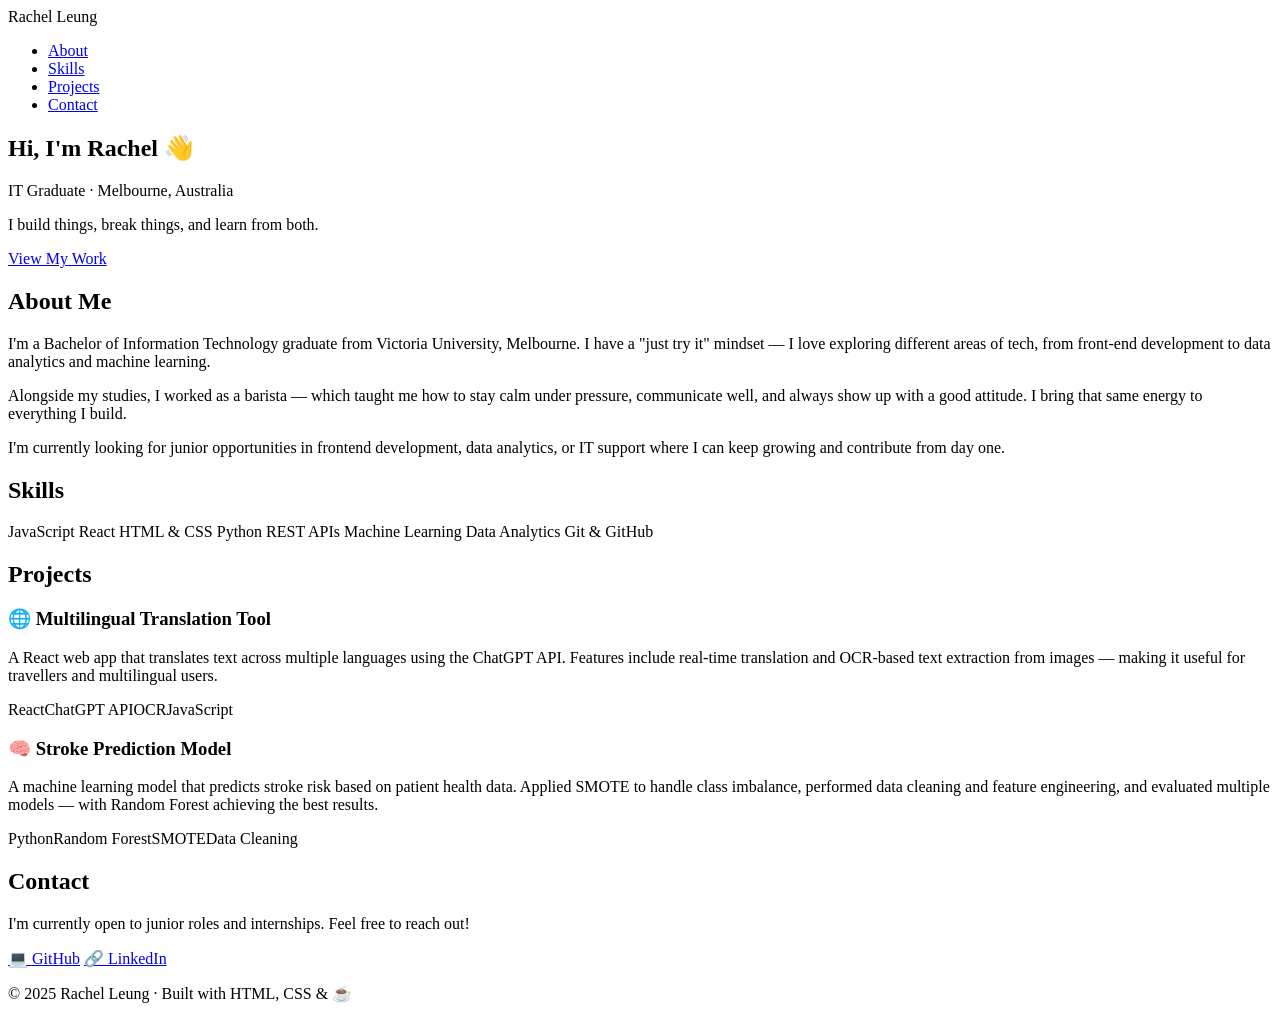
==== index.html @ cae9f4ba "Create index.html" ====
<!DOCTYPE html>
<html lang="en">
<head>
  <meta charset="UTF-8" />
  <meta name="viewport" content="width=device-width, initial-scale=1.0"/>
  <title>Rachel Leung | Portfolio</title>
  <link rel="stylesheet" href="style.css" />
</head>
<body>

  <!-- NAVIGATION -->
  <nav>
    <span class="logo">Rachel Leung</span>
    <ul>
      <li><a href="#about">About</a></li>
      <li><a href="#skills">Skills</a></li>
      <li><a href="#projects">Projects</a></li>
      <li><a href="#contact">Contact</a></li>
    </ul>
  </nav>

  <!-- HERO -->
  <section id="hero">
    <h1>Hi, I'm Rachel 👋</h1>
    <p>IT Graduate · Melbourne, Australia</p>
    <p class="tagline">I build things, break things, and learn from both.</p>
    <a href="#projects" class="btn">View My Work</a>
  </section>

  <!-- ABOUT -->
  <section id="about">
    <h2>About Me</h2>
    <p>
      I'm a Bachelor of Information Technology graduate from Victoria University, Melbourne.
      I have a "just try it" mindset — I love exploring different areas of tech, from
      front-end development to data analytics and machine learning.
    </p>
    <p>
      Alongside my studies, I worked as a barista — which taught me how to stay calm
      under pressure, communicate well, and always show up with a good attitude.
      I bring that same energy to everything I build.
    </p>
    <p>
      I'm currently looking for junior opportunities in frontend development,
      data analytics, or IT support where I can keep growing and contribute from day one.
    </p>
  </section>

  <!-- SKILLS -->
  <section id="skills">
    <h2>Skills</h2>
    <div class="skills-grid">
      <span>JavaScript</span>
      <span>React</span>
      <span>HTML & CSS</span>
      <span>Python</span>
      <span>REST APIs</span>
      <span>Machine Learning</span>
      <span>Data Analytics</span>
      <span>Git & GitHub</span>
    </div>
  </section>

  <!-- PROJECTS -->
  <section id="projects">
    <h2>Projects</h2>

    <div class="project-card">
      <h3>🌐 Multilingual Translation Tool</h3>
      <p>
        A React web app that translates text across multiple languages using the ChatGPT API.
        Features include real-time translation and OCR-based text extraction from images —
        making it useful for travellers and multilingual users.
      </p>
      <div class="tags">
        <span>React</span><span>ChatGPT API</span><span>OCR</span><span>JavaScript</span>
      </div>
    </div>

    <div class="project-card">
      <h3>🧠 Stroke Prediction Model</h3>
      <p>
        A machine learning model that predicts stroke risk based on patient health data.
        Applied SMOTE to handle class imbalance, performed data cleaning and feature
        engineering, and evaluated multiple models — with Random Forest achieving the best results.
      </p>
      <div class="tags">
        <span>Python</span><span>Random Forest</span><span>SMOTE</span><span>Data Cleaning</span>
      </div>
    </div>

  </section>

  <!-- CONTACT -->
  <section id="contact">
    <h2>Contact</h2>
    <p>I'm currently open to junior roles and internships. Feel free to reach out!</p>
    <div class="contact-links">
      <a href="https://github.com/rachintech" target="_blank">💻 GitHub</a>
      <a href="www.linkedin.com/in/rach-leung" target="_blank">🔗 LinkedIn</a>
    </div>
  </section>

  <footer>
    <p>© 2025 Rachel Leung · Built with HTML, CSS & ☕</p>
  </footer>

  <script src="script.js"></script>
</body>
</html>
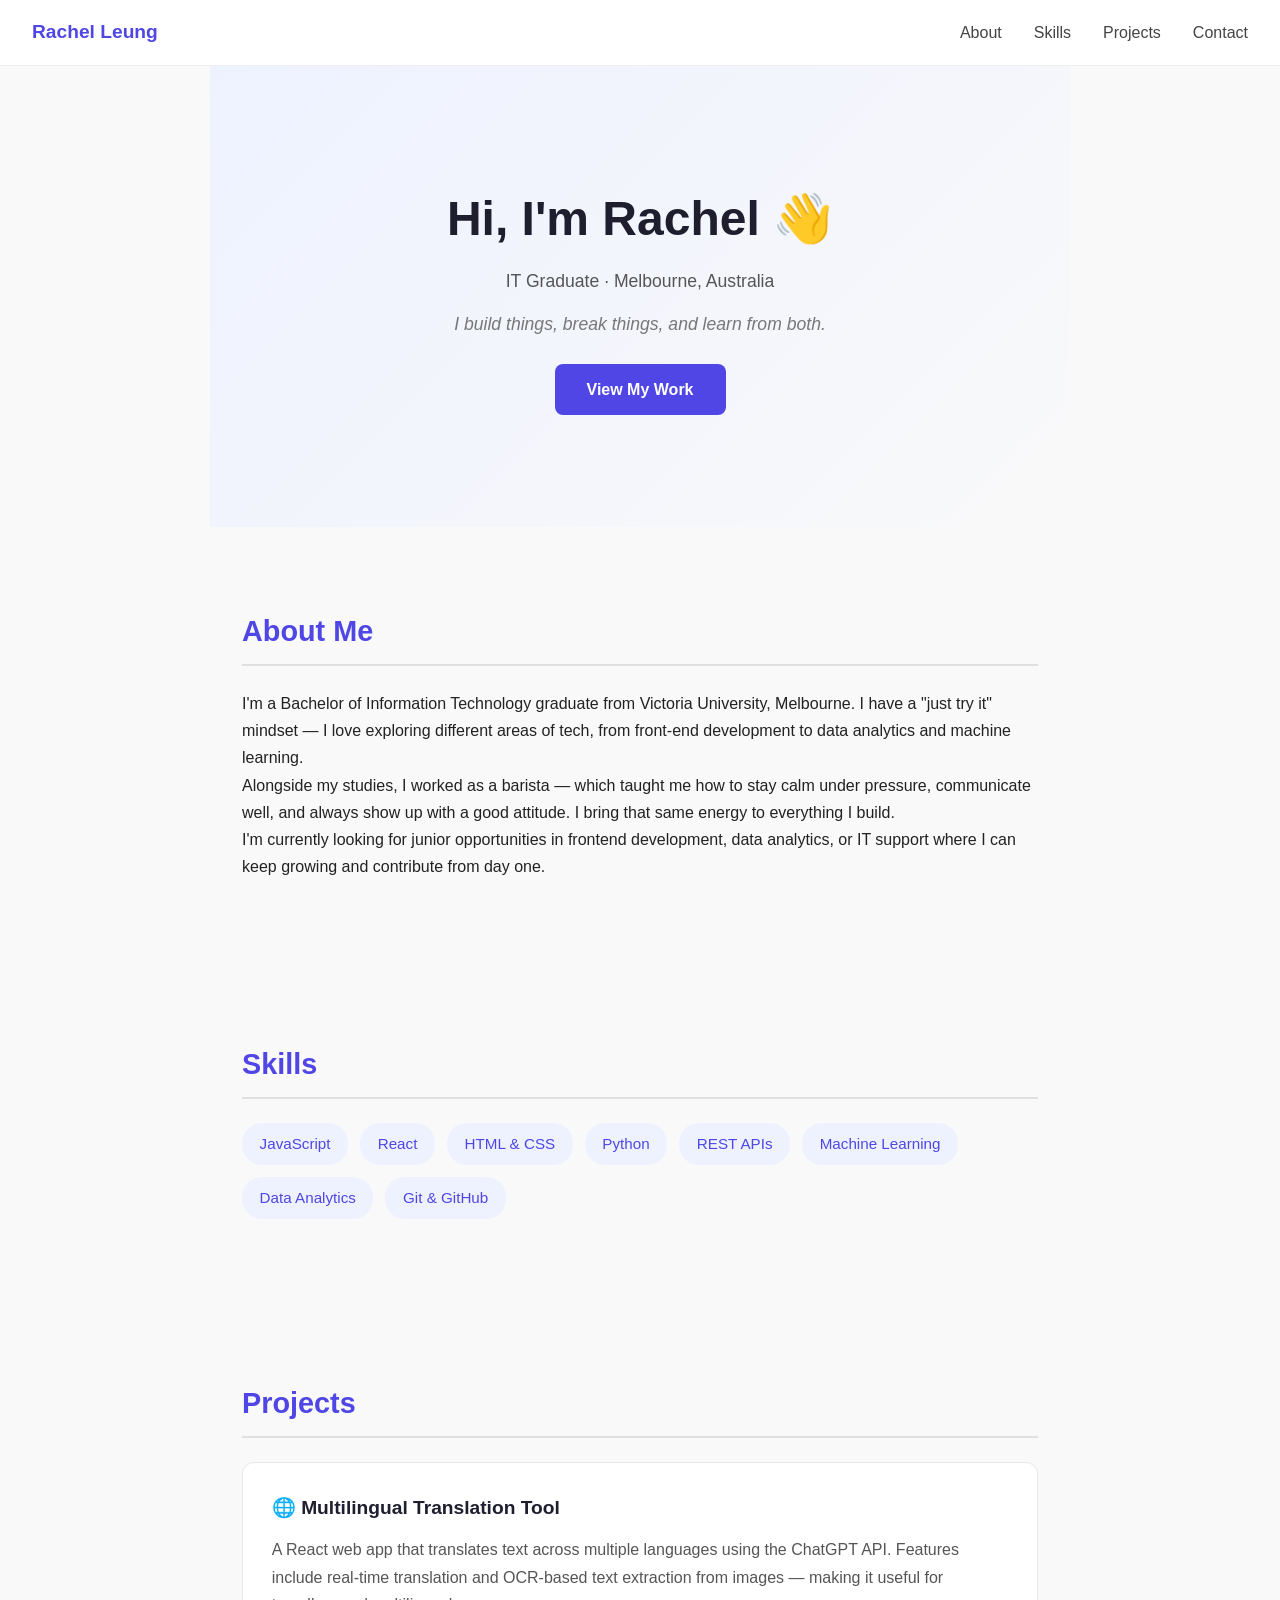
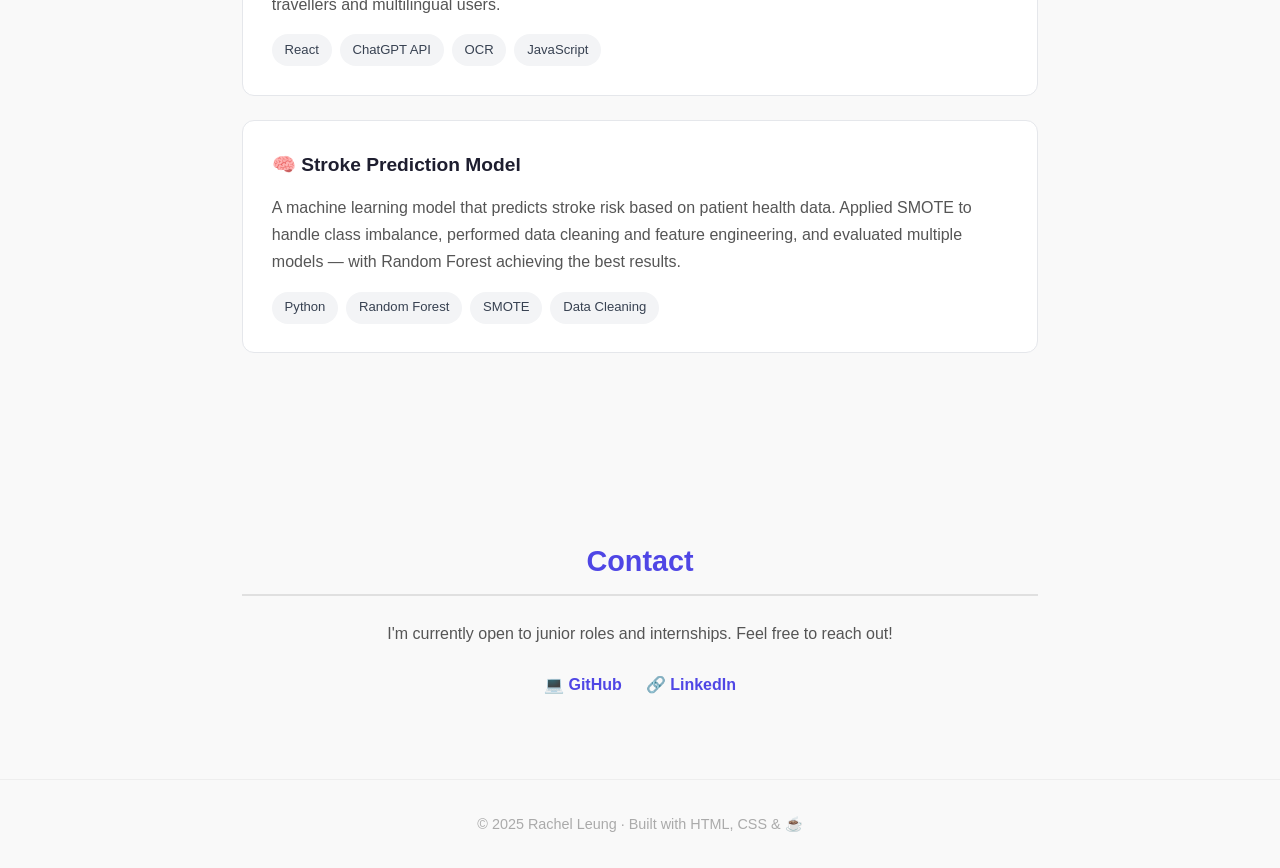
==== commit 3dfe7052: "Update index.html" ====
--- a/index.html
+++ b/index.html
@@ -97,7 +97,7 @@
     <p>I'm currently open to junior roles and internships. Feel free to reach out!</p>
     <div class="contact-links">
       <a href="https://github.com/rachintech" target="_blank">💻 GitHub</a>
-      <a href="www.linkedin.com/in/rach-leung" target="_blank">🔗 LinkedIn</a>
+      <a href="https://www.linkedin.com/in/rach-leung" target="_blank">🔗 LinkedIn</a>
     </div>
   </section>
 
--- a/style.css
+++ b/style.css
@@ -0,0 +1,214 @@
+/* ── RESET & BASE ── */
+* {
+  margin: 0;
+  padding: 0;
+  box-sizing: border-box;
+}
+
+body {
+  font-family: 'Segoe UI', sans-serif;
+  background-color: #f9f9f9;
+  color: #222;
+  line-height: 1.7;
+}
+
+/* ── NAV ── */
+nav {
+  display: flex;
+  justify-content: space-between;
+  align-items: center;
+  padding: 1rem 2rem;
+  background-color: #ffffff;
+  border-bottom: 1px solid #eee;
+  position: sticky;
+  top: 0;
+  z-index: 100;
+}
+
+nav .logo {
+  font-weight: 700;
+  font-size: 1.2rem;
+  color: #4f46e5;
+}
+
+nav ul {
+  list-style: none;
+  display: flex;
+  gap: 2rem;
+}
+
+nav ul a {
+  text-decoration: none;
+  color: #444;
+  font-weight: 500;
+  transition: color 0.2s;
+}
+
+nav ul a:hover {
+  color: #4f46e5;
+}
+
+/* ── SECTIONS ── */
+section {
+  max-width: 860px;
+  margin: 0 auto;
+  padding: 5rem 2rem;
+}
+
+h2 {
+  font-size: 1.8rem;
+  margin-bottom: 1.5rem;
+  color: #4f46e5;
+  border-bottom: 2px solid #e0e0e0;
+  padding-bottom: 0.5rem;
+}
+
+/* ── HERO ── */
+#hero {
+  text-align: center;
+  padding: 7rem 2rem;
+  background: linear-gradient(135deg, #eef2ff, #f9f9f9);
+}
+
+#hero h1 {
+  font-size: 3rem;
+  margin-bottom: 0.5rem;
+  color: #1e1e2f;
+}
+
+#hero p {
+  font-size: 1.1rem;
+  color: #555;
+}
+
+#hero .tagline {
+  font-style: italic;
+  margin: 0.8rem 0 1.5rem;
+  color: #777;
+}
+
+.btn {
+  display: inline-block;
+  padding: 0.75rem 2rem;
+  background-color: #4f46e5;
+  color: white;
+  border-radius: 8px;
+  text-decoration: none;
+  font-weight: 600;
+  transition: background 0.2s;
+}
+
+.btn:hover {
+  background-color: #3730a3;
+}
+
+/* ── SKILLS ── */
+.skills-grid {
+  display: flex;
+  flex-wrap: wrap;
+  gap: 0.75rem;
+}
+
+.skills-grid span {
+  background-color: #eef2ff;
+  color: #4f46e5;
+  padding: 0.5rem 1.1rem;
+  border-radius: 20px;
+  font-size: 0.95rem;
+  font-weight: 500;
+}
+
+/* ── PROJECT CARDS ── */
+.project-card {
+  background: #ffffff;
+  border: 1px solid #e5e7eb;
+  border-radius: 12px;
+  padding: 1.8rem;
+  margin-bottom: 1.5rem;
+  transition: box-shadow 0.2s;
+}
+
+.project-card:hover {
+  box-shadow: 0 4px 20px rgba(79, 70, 229, 0.1);
+}
+
+.project-card h3 {
+  font-size: 1.2rem;
+  margin-bottom: 0.75rem;
+  color: #1e1e2f;
+}
+
+.project-card p {
+  color: #555;
+  margin-bottom: 1rem;
+}
+
+.tags {
+  display: flex;
+  flex-wrap: wrap;
+  gap: 0.5rem;
+}
+
+.tags span {
+  background-color: #f3f4f6;
+  color: #374151;
+  padding: 0.3rem 0.8rem;
+  border-radius: 20px;
+  font-size: 0.82rem;
+}
+
+/* ── CONTACT ── */
+#contact {
+  text-align: center;
+}
+
+#contact p {
+  color: #555;
+  margin-bottom: 1.5rem;
+}
+
+.contact-links {
+  display: flex;
+  justify-content: center;
+  gap: 1.5rem;
+  flex-wrap: wrap;
+}
+
+.contact-links a {
+  text-decoration: none;
+  color: #4f46e5;
+  font-weight: 600;
+  font-size: 1rem;
+  transition: color 0.2s;
+}
+
+.contact-links a:hover {
+  color: #3730a3;
+}
+
+/* ── FOOTER ── */
+footer {
+  text-align: center;
+  padding: 2rem;
+  color: #aaa;
+  font-size: 0.9rem;
+  border-top: 1px solid #eee;
+}
+
+/* ── MOBILE ── */
+@media (max-width: 600px) {
+  #hero h1 { font-size: 2rem; }
+  nav ul { gap: 1rem; }
+}
+
+/* ── SCROLL ANIMATION ── */
+.hidden {
+  opacity: 0;
+  transform: translateY(30px);
+  transition: opacity 0.6s ease, transform 0.6s ease;
+}
+
+.visible {
+  opacity: 1;
+  transform: translateY(0);
+}
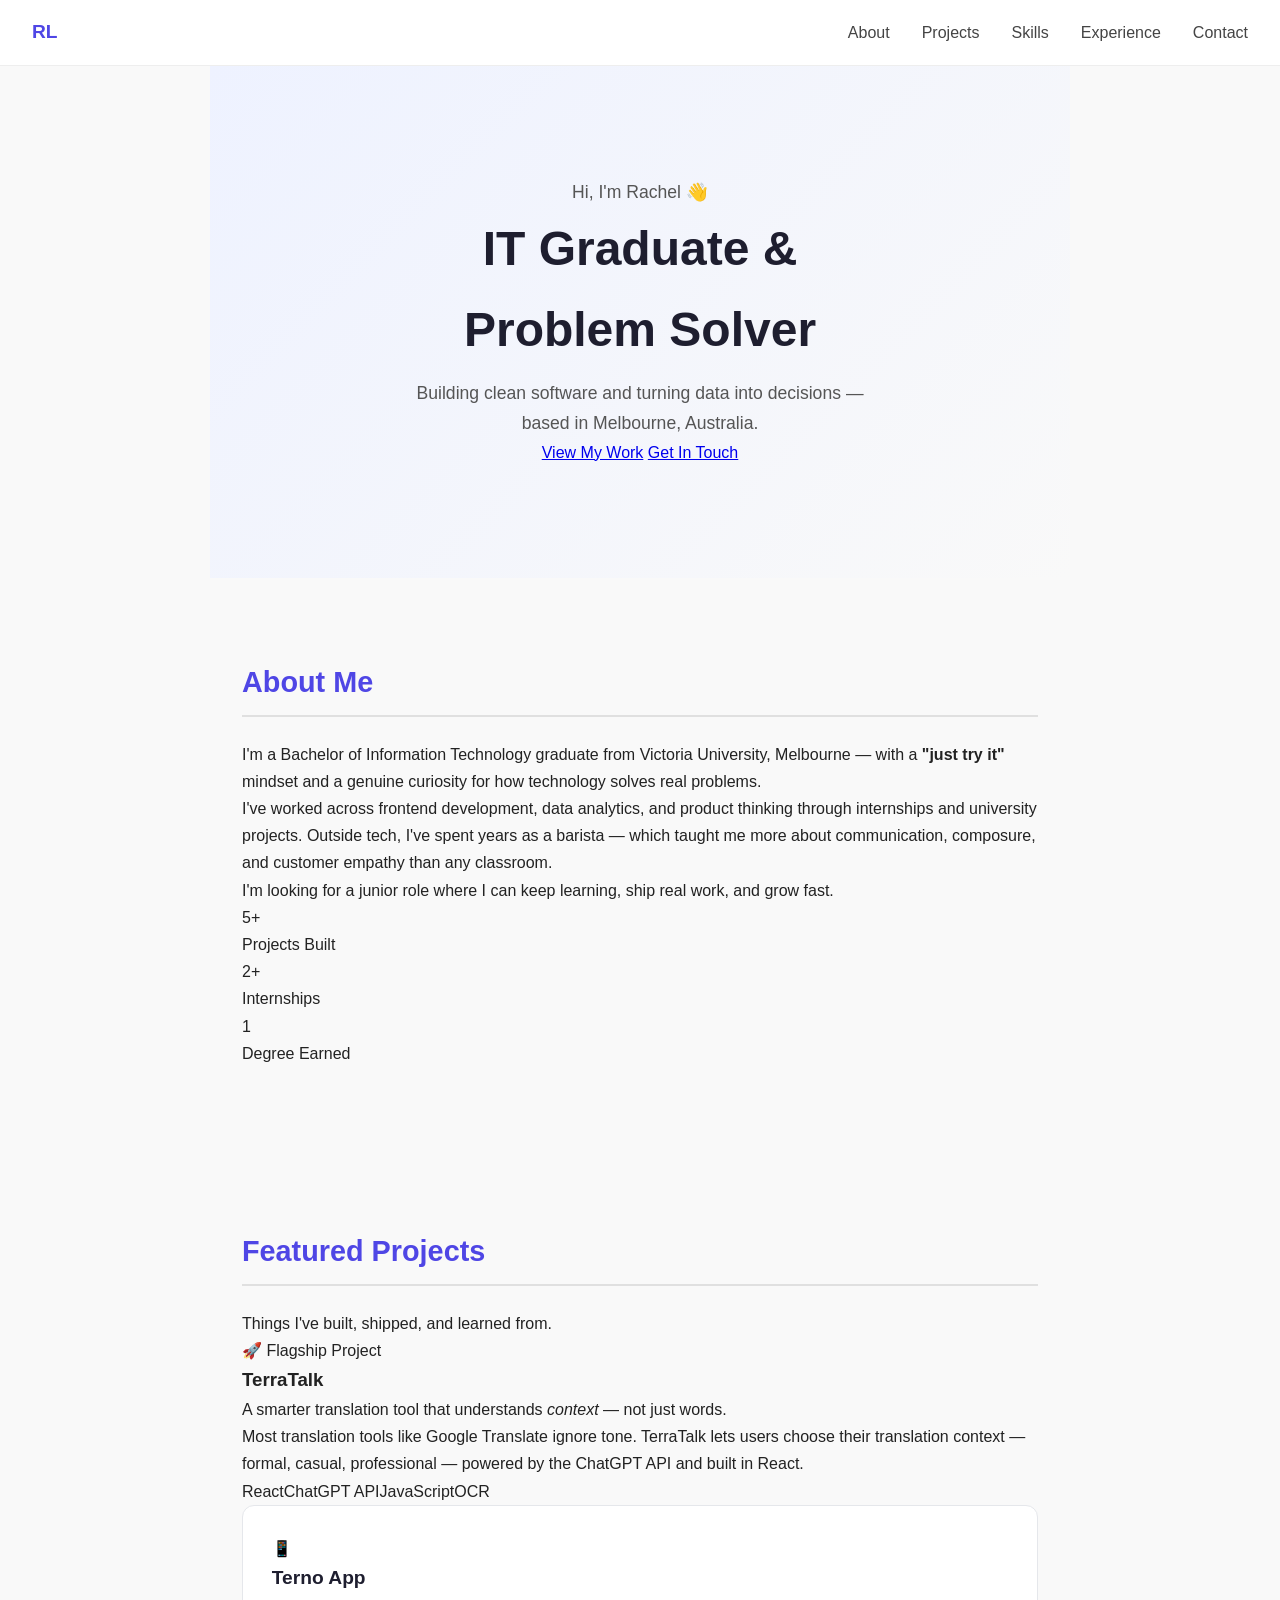
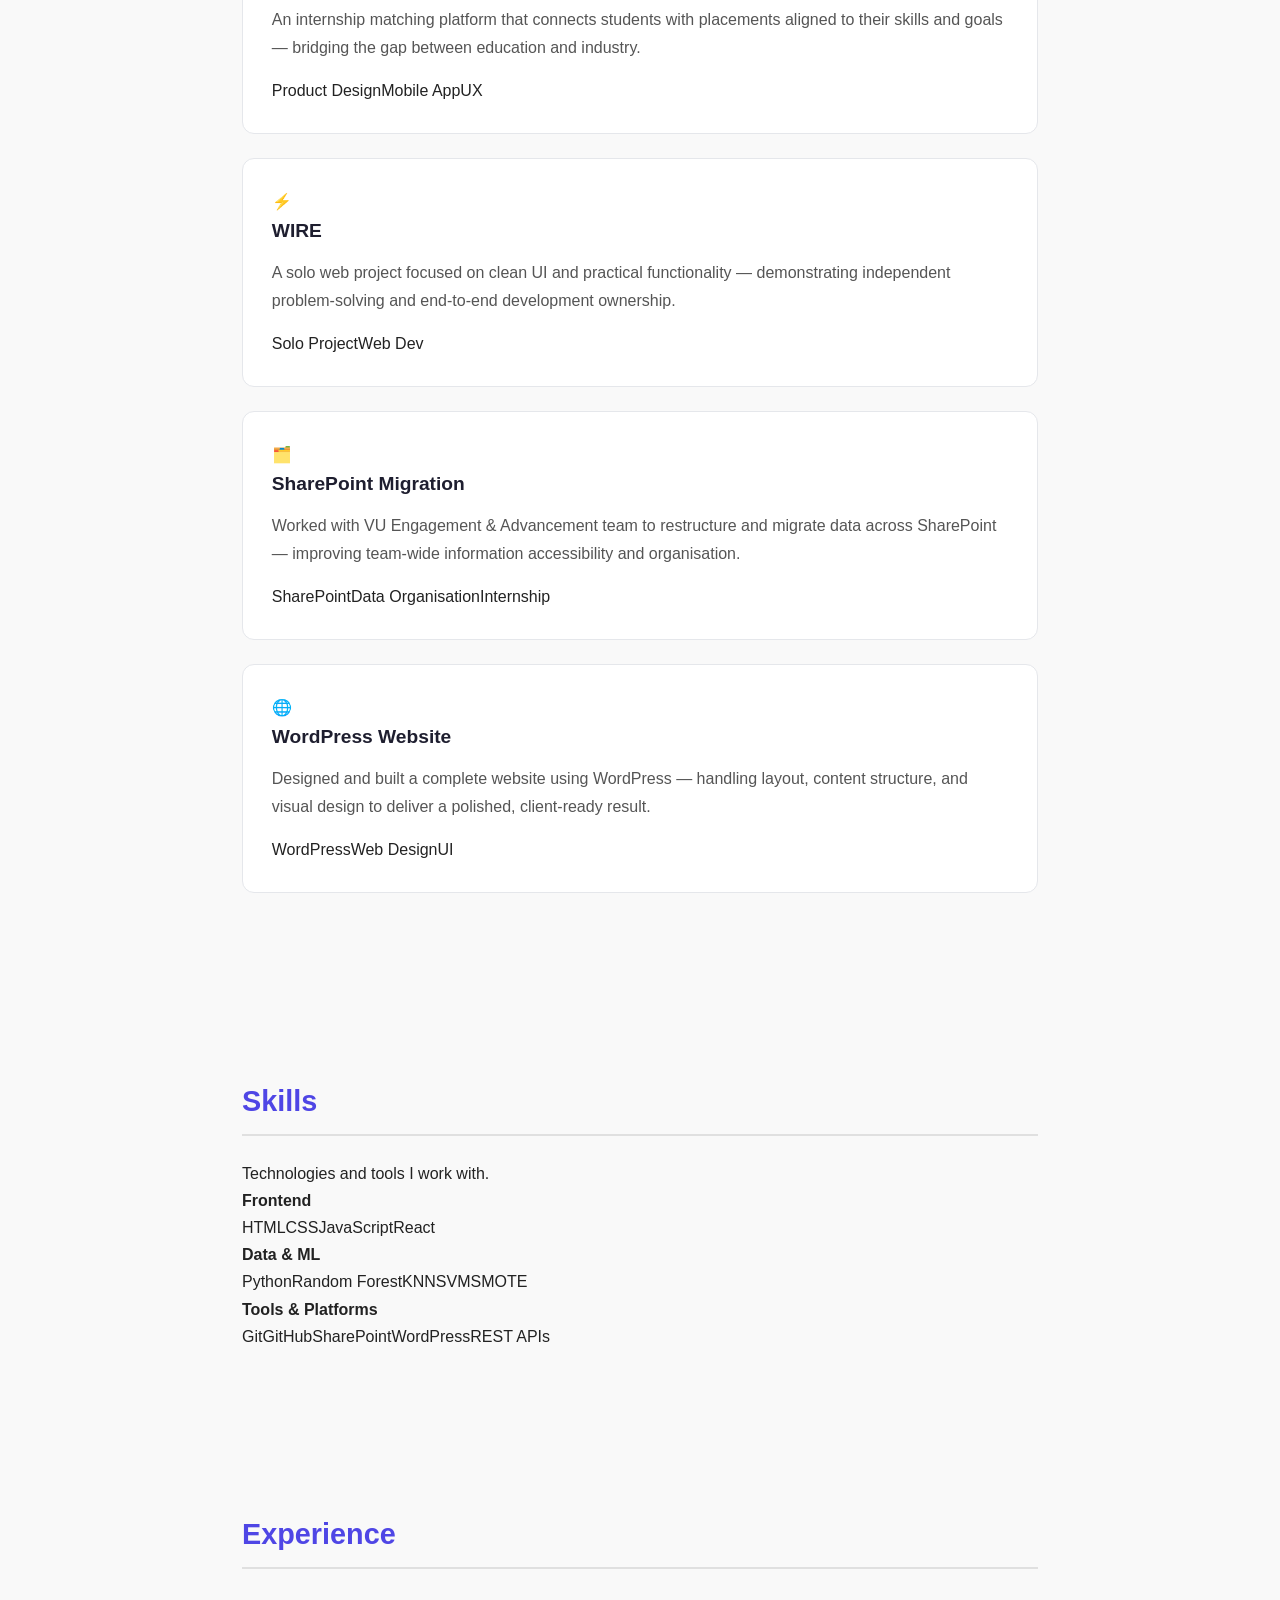
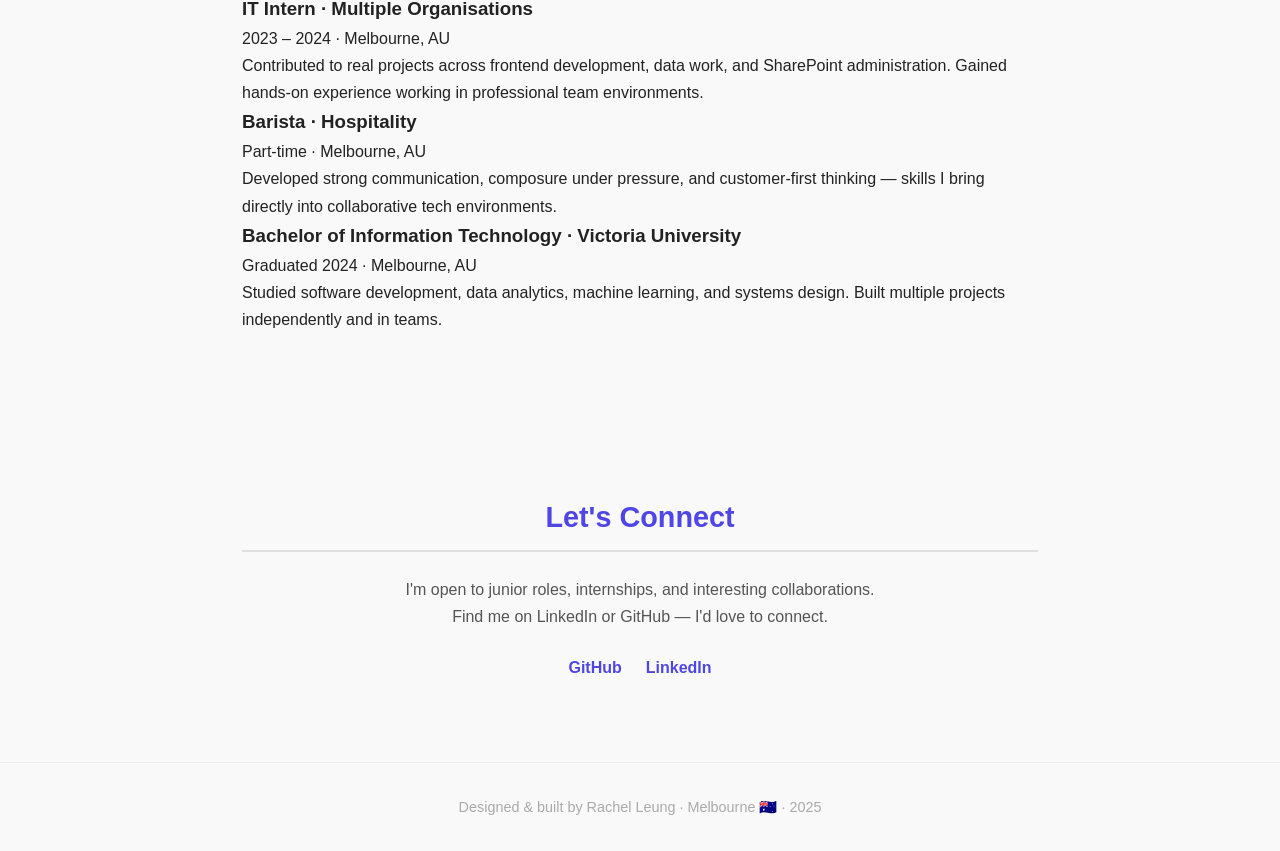
==== commit 4c3c934c: "Update index.html" ====
--- a/index.html
+++ b/index.html
@@ -4,105 +4,201 @@
   <meta charset="UTF-8" />
   <meta name="viewport" content="width=device-width, initial-scale=1.0"/>
   <title>Rachel Leung | Portfolio</title>
+
+  <!-- Fonts -->
+  <link rel="preconnect" href="https://fonts.googleapis.com">
+  <link rel="preconnect" href="https://fonts.gstatic.com" crossorigin>
+  <link href="https://fonts.googleapis.com/css2?family=Syne:wght@600;700;800&family=Inter:wght@400;500;600&display=swap" rel="stylesheet">
+
+  <!-- Styles -->
   <link rel="stylesheet" href="style.css" />
 </head>
 <body>
 
-  <!-- NAVIGATION -->
-  <nav>
-    <span class="logo">Rachel Leung</span>
+  <!-- NAVBAR -->
+  <nav id="navbar">
+    <span class="logo">RL</span>
     <ul>
       <li><a href="#about">About</a></li>
+      <li><a href="#projects">Projects</a></li>
       <li><a href="#skills">Skills</a></li>
-      <li><a href="#projects">Projects</a></li>
+      <li><a href="#experience">Experience</a></li>
       <li><a href="#contact">Contact</a></li>
     </ul>
   </nav>
 
   <!-- HERO -->
   <section id="hero">
-    <h1>Hi, I'm Rachel 👋</h1>
-    <p>IT Graduate · Melbourne, Australia</p>
-    <p class="tagline">I build things, break things, and learn from both.</p>
-    <a href="#projects" class="btn">View My Work</a>
+    <div class="hero-content">
+      <p class="hero-greeting">Hi, I'm Rachel 👋</p>
+      <h1>IT Graduate &<br/><span class="accent">Problem Solver</span></h1>
+      <p class="hero-sub">Building clean software and turning data into decisions —<br/>based in Melbourne, Australia.</p>
+      <div class="hero-btns">
+        <a href="#projects" class="btn-primary">View My Work</a>
+        <a href="#contact" class="btn-secondary">Get In Touch</a>
+      </div>
+    </div>
+    <div class="hero-glow"></div>
   </section>
 
   <!-- ABOUT -->
   <section id="about">
-    <h2>About Me</h2>
-    <p>
-      I'm a Bachelor of Information Technology graduate from Victoria University, Melbourne.
-      I have a "just try it" mindset — I love exploring different areas of tech, from
-      front-end development to data analytics and machine learning.
-    </p>
-    <p>
-      Alongside my studies, I worked as a barista — which taught me how to stay calm
-      under pressure, communicate well, and always show up with a good attitude.
-      I bring that same energy to everything I build.
-    </p>
-    <p>
-      I'm currently looking for junior opportunities in frontend development,
-      data analytics, or IT support where I can keep growing and contribute from day one.
-    </p>
+    <div class="section-inner">
+      <h2>About Me</h2>
+      <div class="about-grid">
+        <div class="about-text">
+          <p>I'm a Bachelor of Information Technology graduate from Victoria University, Melbourne — with a <strong>"just try it"</strong> mindset and a genuine curiosity for how technology solves real problems.</p>
+          <p>I've worked across frontend development, data analytics, and product thinking through internships and university projects. Outside tech, I've spent years as a barista — which taught me more about communication, composure, and customer empathy than any classroom.</p>
+          <p>I'm looking for a junior role where I can keep learning, ship real work, and grow fast.</p>
+        </div>
+        <div class="about-stats">
+          <div class="stat"><span>5+</span><p>Projects Built</p></div>
+          <div class="stat"><span>2+</span><p>Internships</p></div>
+          <div class="stat"><span>1</span><p>Degree Earned</p></div>
+        </div>
+      </div>
+    </div>
+  </section>
+
+  <!-- PROJECTS -->
+  <section id="projects">
+    <div class="section-inner">
+      <h2>Featured Projects</h2>
+      <p class="section-sub">Things I've built, shipped, and learned from.</p>
+
+      <!-- TerraTalk — Flagship -->
+      <div class="project-featured">
+        <div class="project-label">🚀 Flagship Project</div>
+        <h3>TerraTalk</h3>
+        <p class="project-impact">A smarter translation tool that understands <em>context</em> — not just words.</p>
+        <p class="project-desc">Most translation tools like Google Translate ignore tone. TerraTalk lets users choose their translation context — formal, casual, professional — powered by the ChatGPT API and built in React.</p>
+        <div class="project-tags">
+          <span>React</span><span>ChatGPT API</span><span>JavaScript</span><span>OCR</span>
+        </div>
+      </div>
+
+      <!-- Other Projects Grid -->
+      <div class="projects-grid">
+
+        <div class="project-card">
+          <div class="project-icon">📱</div>
+          <h3>Terno App</h3>
+          <p>An internship matching platform that connects students with placements aligned to their skills and goals — bridging the gap between education and industry.</p>
+          <div class="project-tags">
+            <span>Product Design</span><span>Mobile App</span><span>UX</span>
+          </div>
+        </div>
+
+        <div class="project-card">
+          <div class="project-icon">⚡</div>
+          <h3>WIRE</h3>
+          <p>A solo web project focused on clean UI and practical functionality — demonstrating independent problem-solving and end-to-end development ownership.</p>
+          <div class="project-tags">
+            <span>Solo Project</span><span>Web Dev</span>
+          </div>
+        </div>
+
+        <div class="project-card">
+          <div class="project-icon">🗂️</div>
+          <h3>SharePoint Migration</h3>
+          <p>Worked with VU Engagement & Advancement team to restructure and migrate data across SharePoint — improving team-wide information accessibility and organisation.</p>
+          <div class="project-tags">
+            <span>SharePoint</span><span>Data Organisation</span><span>Internship</span>
+          </div>
+        </div>
+
+        <div class="project-card">
+          <div class="project-icon">🌐</div>
+          <h3>WordPress Website</h3>
+          <p>Designed and built a complete website using WordPress — handling layout, content structure, and visual design to deliver a polished, client-ready result.</p>
+          <div class="project-tags">
+            <span>WordPress</span><span>Web Design</span><span>UI</span>
+          </div>
+        </div>
+
+      </div>
+    </div>
   </section>
 
   <!-- SKILLS -->
   <section id="skills">
-    <h2>Skills</h2>
-    <div class="skills-grid">
-      <span>JavaScript</span>
-      <span>React</span>
-      <span>HTML & CSS</span>
-      <span>Python</span>
-      <span>REST APIs</span>
-      <span>Machine Learning</span>
-      <span>Data Analytics</span>
-      <span>Git & GitHub</span>
-    </div>
-  </section>
-
-  <!-- PROJECTS -->
-  <section id="projects">
-    <h2>Projects</h2>
-
-    <div class="project-card">
-      <h3>🌐 Multilingual Translation Tool</h3>
-      <p>
-        A React web app that translates text across multiple languages using the ChatGPT API.
-        Features include real-time translation and OCR-based text extraction from images —
-        making it useful for travellers and multilingual users.
-      </p>
-      <div class="tags">
-        <span>React</span><span>ChatGPT API</span><span>OCR</span><span>JavaScript</span>
-      </div>
-    </div>
-
-    <div class="project-card">
-      <h3>🧠 Stroke Prediction Model</h3>
-      <p>
-        A machine learning model that predicts stroke risk based on patient health data.
-        Applied SMOTE to handle class imbalance, performed data cleaning and feature
-        engineering, and evaluated multiple models — with Random Forest achieving the best results.
-      </p>
-      <div class="tags">
-        <span>Python</span><span>Random Forest</span><span>SMOTE</span><span>Data Cleaning</span>
-      </div>
-    </div>
-
+    <div class="section-inner">
+      <h2>Skills</h2>
+      <p class="section-sub">Technologies and tools I work with.</p>
+      <div class="skills-categories">
+        <div class="skill-group">
+          <h4>Frontend</h4>
+          <div class="skill-pills">
+            <span>HTML</span><span>CSS</span><span>JavaScript</span><span>React</span>
+          </div>
+        </div>
+        <div class="skill-group">
+          <h4>Data & ML</h4>
+          <div class="skill-pills">
+            <span>Python</span><span>Random Forest</span><span>KNN</span><span>SVM</span><span>SMOTE</span>
+          </div>
+        </div>
+        <div class="skill-group">
+          <h4>Tools & Platforms</h4>
+          <div class="skill-pills">
+            <span>Git</span><span>GitHub</span><span>SharePoint</span><span>WordPress</span><span>REST APIs</span>
+          </div>
+        </div>
+      </div>
+    </div>
+  </section>
+
+  <!-- EXPERIENCE -->
+  <section id="experience">
+    <div class="section-inner">
+      <h2>Experience</h2>
+      <div class="timeline">
+
+        <div class="timeline-item">
+          <div class="timeline-dot"></div>
+          <div class="timeline-content">
+            <h3>IT Intern <span>· Multiple Organisations</span></h3>
+            <p class="timeline-date">2023 – 2024 · Melbourne, AU</p>
+            <p>Contributed to real projects across frontend development, data work, and SharePoint administration. Gained hands-on experience working in professional team environments.</p>
+          </div>
+        </div>
+
+        <div class="timeline-item">
+          <div class="timeline-dot"></div>
+          <div class="timeline-content">
+            <h3>Barista <span>· Hospitality</span></h3>
+            <p class="timeline-date">Part-time · Melbourne, AU</p>
+            <p>Developed strong communication, composure under pressure, and customer-first thinking — skills I bring directly into collaborative tech environments.</p>
+          </div>
+        </div>
+
+        <div class="timeline-item">
+          <div class="timeline-dot"></div>
+          <div class="timeline-content">
+            <h3>Bachelor of Information Technology <span>· Victoria University</span></h3>
+            <p class="timeline-date">Graduated 2024 · Melbourne, AU</p>
+            <p>Studied software development, data analytics, machine learning, and systems design. Built multiple projects independently and in teams.</p>
+          </div>
+        </div>
+
+      </div>
+    </div>
   </section>
 
   <!-- CONTACT -->
   <section id="contact">
-    <h2>Contact</h2>
-    <p>I'm currently open to junior roles and internships. Feel free to reach out!</p>
-    <div class="contact-links">
-      <a href="https://github.com/rachintech" target="_blank">💻 GitHub</a>
-      <a href="https://www.linkedin.com/in/rach-leung" target="_blank">🔗 LinkedIn</a>
+    <div class="section-inner contact-inner">
+      <h2>Let's Connect</h2>
+      <p>I'm open to junior roles, internships, and interesting collaborations.<br/>Find me on LinkedIn or GitHub — I'd love to connect.</p>
+      <div class="contact-links">
+  <a href="https://github.com/rachintech" target="_blank">GitHub</a>
+  <a href="https://www.linkedin.com/in/rach-leung/" target="_blank">LinkedIn</a>
+</div>
     </div>
   </section>
 
   <footer>
-    <p>© 2025 Rachel Leung · Built with HTML, CSS & ☕</p>
+    <p>Designed & built by Rachel Leung · Melbourne 🇦🇺 · 2025</p>
   </footer>
 
   <script src="script.js"></script>
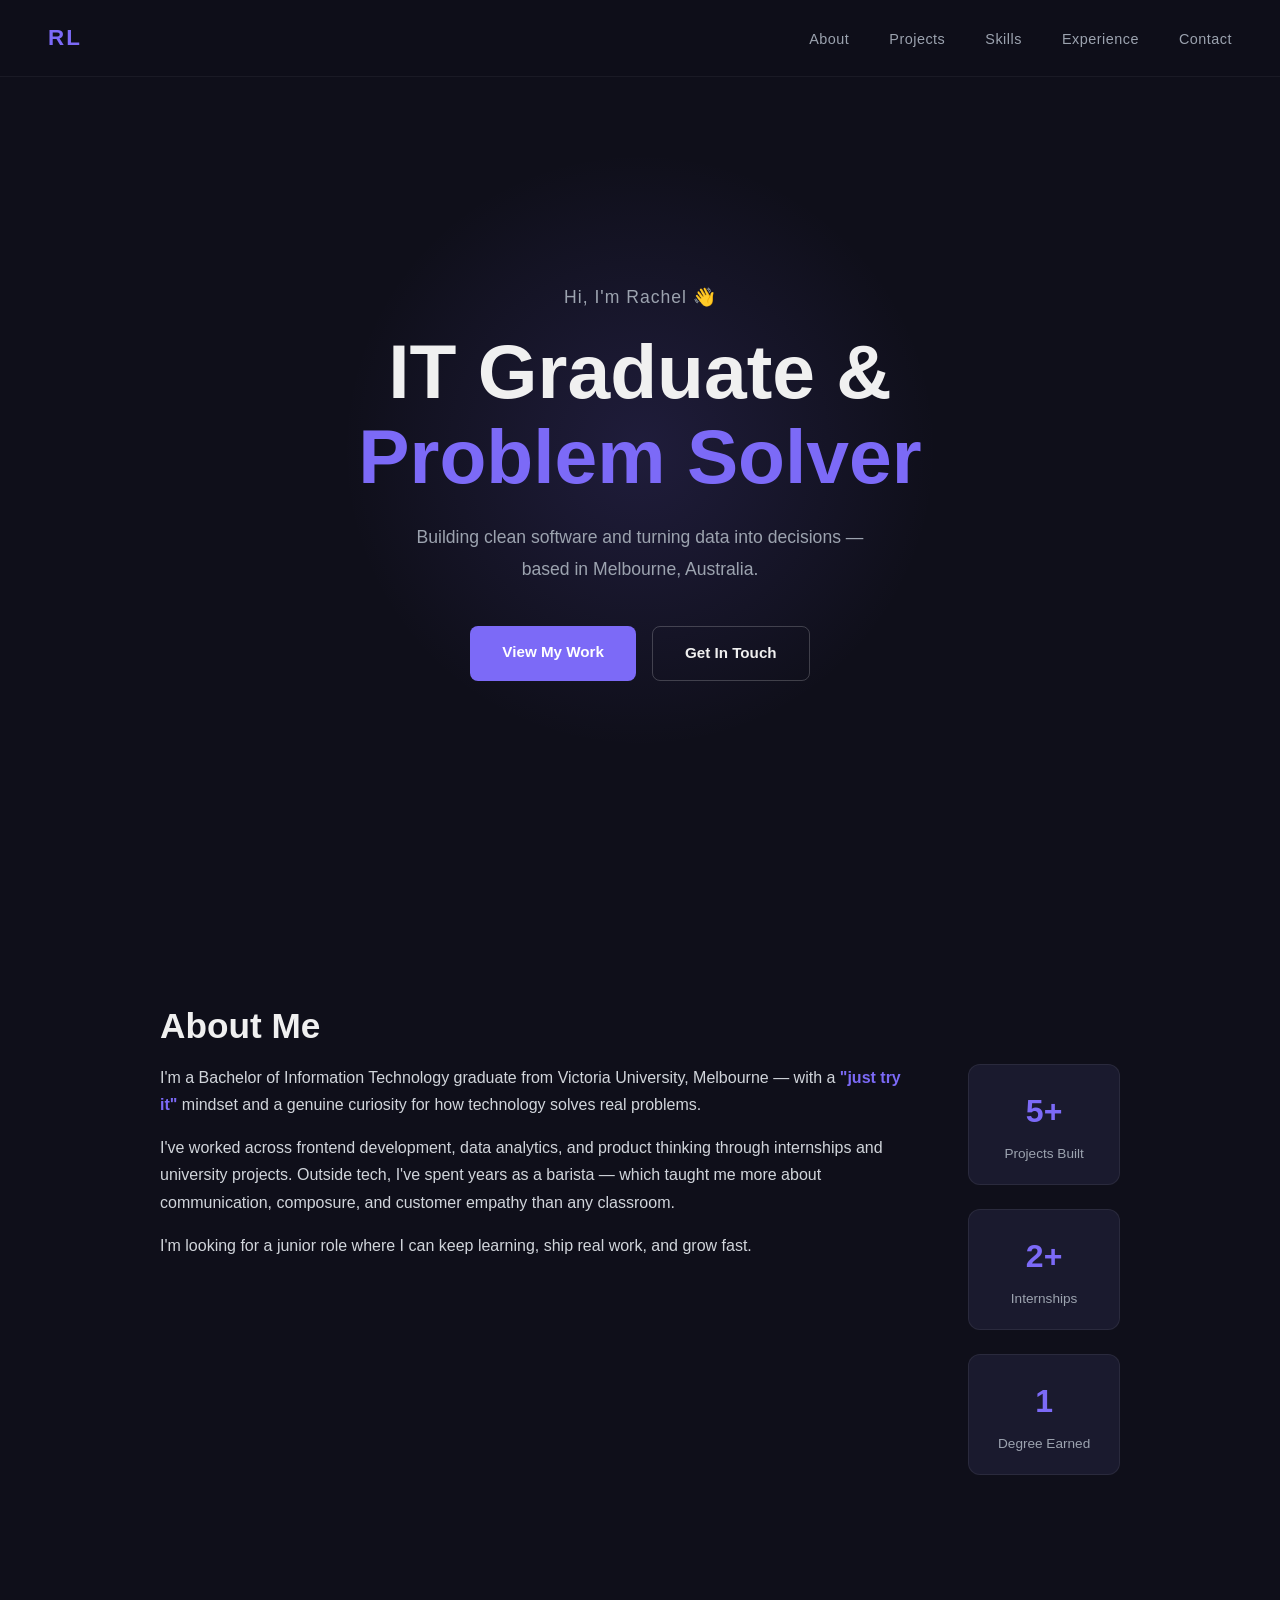
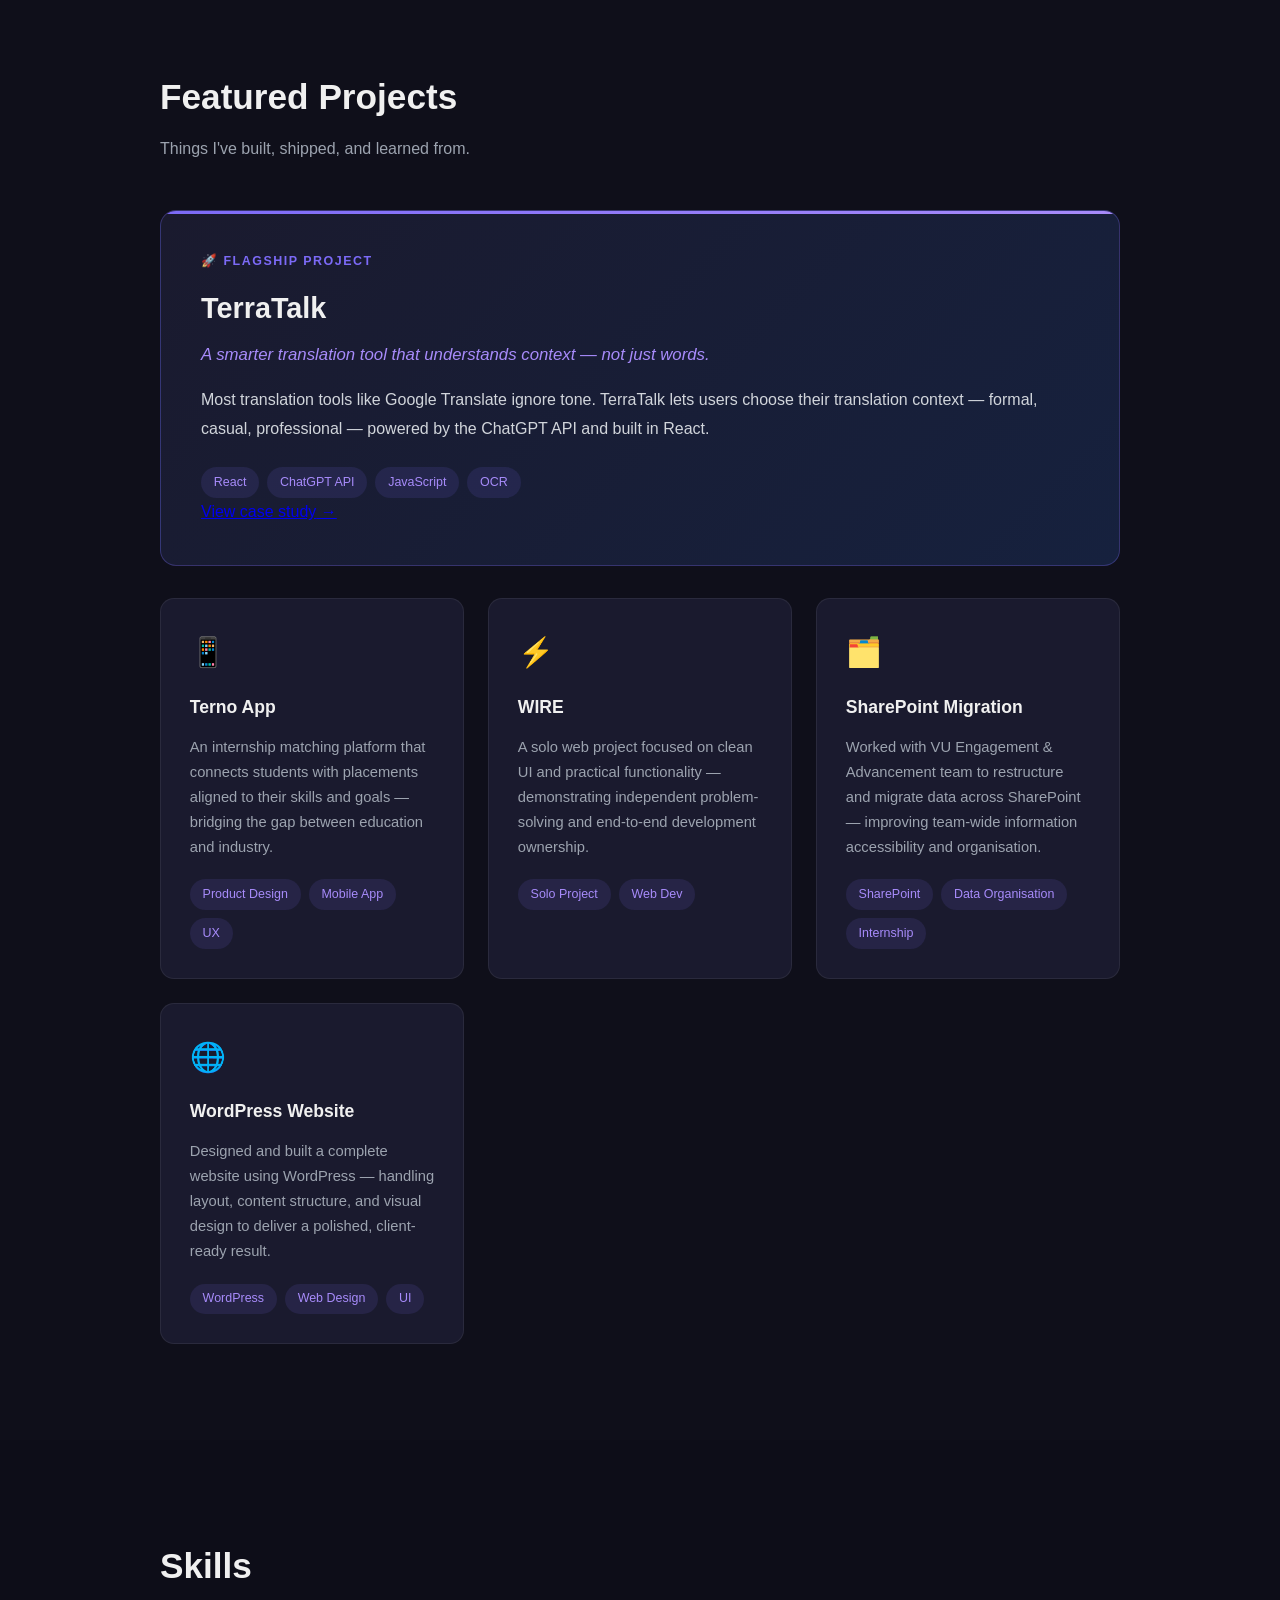
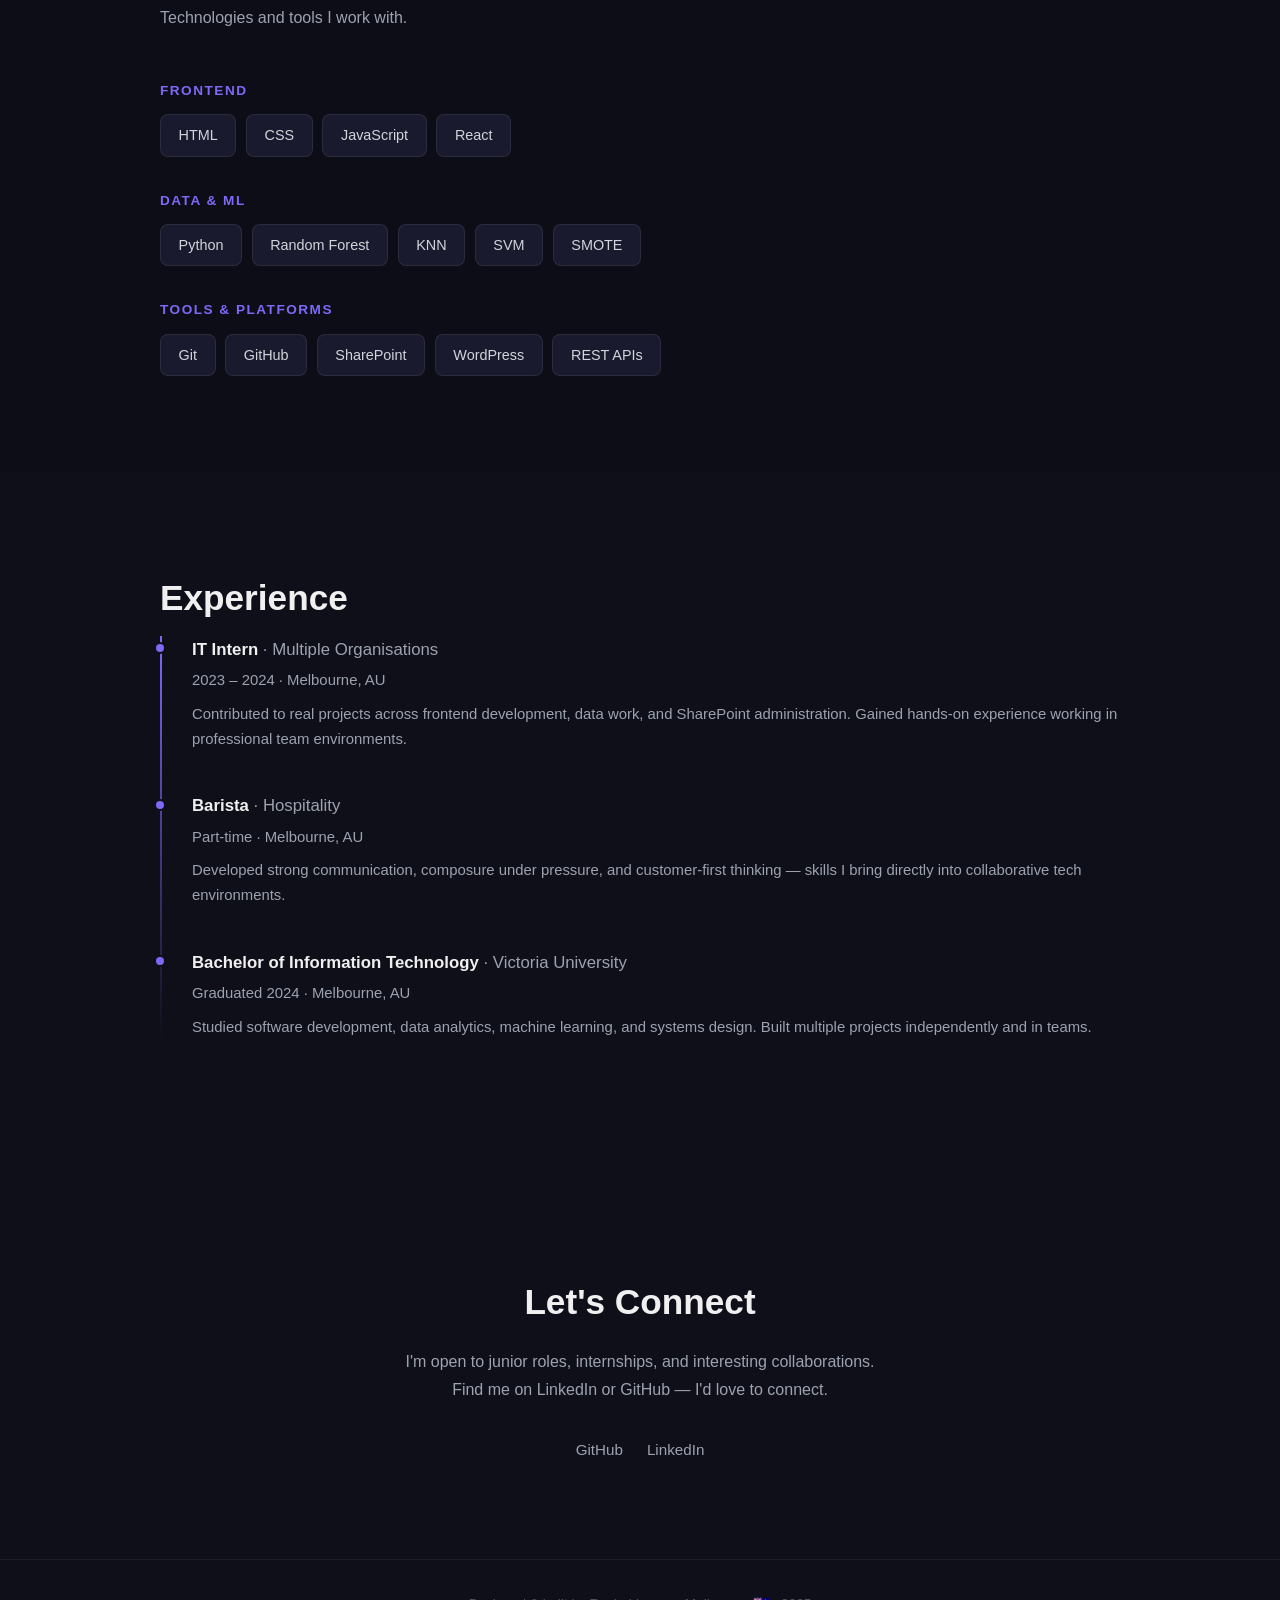
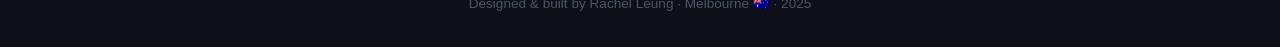
==== commit dfb0658d: "Update index.html" ====
--- a/index.html
+++ b/index.html
@@ -12,6 +12,8 @@
 
   <!-- Styles -->
   <link rel="stylesheet" href="style.css" />
+  <!-- NEW: extra styles for clickable project cards and project pages -->
+  <link rel="stylesheet" href="projects.css" />
 </head>
 <body>
 
@@ -75,6 +77,8 @@
         <div class="project-tags">
           <span>React</span><span>ChatGPT API</span><span>JavaScript</span><span>OCR</span>
         </div>
+        <!-- NEW: link to the TerraTalk project page -->
+        <a class="project-link" href="project-terratalk.html">View case study<span aria-hidden="true"> →</span></a>
       </div>
 
       <!-- Other Projects Grid -->
--- a/style.css
+++ b/style.css
@@ -1,214 +1,501 @@
 /* ── RESET & BASE ── */
-* {
+*, *::before, *::after {
   margin: 0;
   padding: 0;
   box-sizing: border-box;
 }
 
+html {
+  scroll-behavior: smooth;
+}
+
 body {
-  font-family: 'Segoe UI', sans-serif;
-  background-color: #f9f9f9;
-  color: #222;
+  font-family: 'Inter', sans-serif;
+  background-color: #0f0f1a;
+  color: #f0f0f0;
   line-height: 1.7;
 }
 
-/* ── NAV ── */
-nav {
+/* ── NAVBAR ── */
+#navbar {
+  position: fixed;
+  top: 0;
+  width: 100%;
   display: flex;
   justify-content: space-between;
   align-items: center;
-  padding: 1rem 2rem;
-  background-color: #ffffff;
-  border-bottom: 1px solid #eee;
-  position: sticky;
-  top: 0;
-  z-index: 100;
-}
-
-nav .logo {
-  font-weight: 700;
-  font-size: 1.2rem;
-  color: #4f46e5;
-}
-
-nav ul {
+  padding: 1.2rem 3rem;
+  background: rgba(15, 15, 26, 0.85);
+  backdrop-filter: blur(12px);
+  border-bottom: 1px solid rgba(255,255,255,0.05);
+  z-index: 1000;
+}
+
+#navbar .logo {
+  font-family: 'Syne', sans-serif;
+  font-size: 1.4rem;
+  font-weight: 800;
+  color: #7c6af7;
+  letter-spacing: 2px;
+}
+
+#navbar ul {
   list-style: none;
   display: flex;
-  gap: 2rem;
-}
-
-nav ul a {
+  gap: 2.5rem;
+}
+
+#navbar ul a {
   text-decoration: none;
-  color: #444;
+  color: #9ca3af;
+  font-size: 0.9rem;
   font-weight: 500;
+  letter-spacing: 0.5px;
   transition: color 0.2s;
 }
 
-nav ul a:hover {
-  color: #4f46e5;
-}
-
-/* ── SECTIONS ── */
-section {
-  max-width: 860px;
-  margin: 0 auto;
-  padding: 5rem 2rem;
-}
-
-h2 {
-  font-size: 1.8rem;
-  margin-bottom: 1.5rem;
-  color: #4f46e5;
-  border-bottom: 2px solid #e0e0e0;
-  padding-bottom: 0.5rem;
+#navbar ul a:hover {
+  color: #f0f0f0;
 }
 
 /* ── HERO ── */
 #hero {
+  min-height: 100vh;
+  display: flex;
+  align-items: center;
+  justify-content: center;
   text-align: center;
-  padding: 7rem 2rem;
-  background: linear-gradient(135deg, #eef2ff, #f9f9f9);
+  padding: 8rem 2rem 4rem;
+  position: relative;
+  overflow: hidden;
+}
+
+.hero-glow {
+  position: absolute;
+  width: 600px;
+  height: 600px;
+  background: radial-gradient(circle, rgba(124, 106, 247, 0.15) 0%, transparent 70%);
+  top: 50%;
+  left: 50%;
+  transform: translate(-50%, -50%);
+  pointer-events: none;
+  z-index: 0;
+}
+
+.hero-content {
+  position: relative;
+  z-index: 1;
+  max-width: 750px;
+}
+
+.hero-greeting {
+  font-size: 1.1rem;
+  color: #9ca3af;
+  margin-bottom: 1rem;
+  letter-spacing: 1px;
 }
 
 #hero h1 {
-  font-size: 3rem;
-  margin-bottom: 0.5rem;
-  color: #1e1e2f;
-}
-
-#hero p {
+  font-family: 'Syne', sans-serif;
+  font-size: clamp(2.8rem, 6vw, 5rem);
+  font-weight: 800;
+  line-height: 1.1;
+  margin-bottom: 1.5rem;
+  color: #f0f0f0;
+}
+
+#hero h1 .accent {
+  color: #7c6af7;
+}
+
+.hero-sub {
   font-size: 1.1rem;
-  color: #555;
-}
-
-#hero .tagline {
-  font-style: italic;
-  margin: 0.8rem 0 1.5rem;
-  color: #777;
-}
-
-.btn {
+  color: #9ca3af;
+  margin-bottom: 2.5rem;
+  line-height: 1.8;
+}
+
+.hero-btns {
+  display: flex;
+  gap: 1rem;
+  justify-content: center;
+  flex-wrap: wrap;
+}
+
+/* ── BUTTONS ── */
+.btn-primary {
   display: inline-block;
-  padding: 0.75rem 2rem;
-  background-color: #4f46e5;
-  color: white;
+  padding: 0.85rem 2rem;
+  background-color: #7c6af7;
+  color: #fff;
   border-radius: 8px;
   text-decoration: none;
   font-weight: 600;
-  transition: background 0.2s;
-}
-
-.btn:hover {
-  background-color: #3730a3;
+  font-size: 0.95rem;
+  transition: background 0.2s, transform 0.2s;
+}
+
+.btn-primary:hover {
+  background-color: #6b58e8;
+  transform: translateY(-2px);
+}
+
+.btn-secondary {
+  display: inline-block;
+  padding: 0.85rem 2rem;
+  background-color: transparent;
+  color: #f0f0f0;
+  border: 1px solid rgba(255,255,255,0.2);
+  border-radius: 8px;
+  text-decoration: none;
+  font-weight: 600;
+  font-size: 0.95rem;
+  transition: border-color 0.2s, transform 0.2s;
+}
+
+.btn-secondary:hover {
+  border-color: #7c6af7;
+  color: #7c6af7;
+  transform: translateY(-2px);
+}
+
+/* ── SECTIONS ── */
+section {
+  padding: 6rem 2rem;
+}
+
+.section-inner {
+  max-width: 960px;
+  margin: 0 auto;
+}
+
+h2 {
+  font-family: 'Syne', sans-serif;
+  font-size: 2.2rem;
+  font-weight: 700;
+  margin-bottom: 0.5rem;
+  color: #f0f0f0;
+}
+
+.section-sub {
+  color: #9ca3af;
+  margin-bottom: 3rem;
+  font-size: 1rem;
+}
+
+/* ── ABOUT ── */
+.about-grid {
+  display: grid;
+  grid-template-columns: 1fr auto;
+  gap: 3rem;
+  align-items: start;
+}
+
+.about-text p {
+  color: #d1d5db;
+  margin-bottom: 1rem;
+  font-size: 1rem;
+}
+
+.about-text strong {
+  color: #7c6af7;
+}
+
+.about-stats {
+  display: flex;
+  flex-direction: column;
+  gap: 1.5rem;
+}
+
+.stat {
+  text-align: center;
+  background: #1a1a2e;
+  border: 1px solid rgba(255,255,255,0.07);
+  border-radius: 12px;
+  padding: 1.2rem 1.8rem;
+}
+
+.stat span {
+  font-family: 'Syne', sans-serif;
+  font-size: 2rem;
+  font-weight: 800;
+  color: #7c6af7;
+  display: block;
+}
+
+.stat p {
+  color: #9ca3af;
+  font-size: 0.85rem;
+  margin-top: 0.2rem;
+}
+
+/* ── PROJECTS ── */
+.project-featured {
+  background: linear-gradient(135deg, #1a1a2e, #16213e);
+  border: 1px solid rgba(124, 106, 247, 0.3);
+  border-radius: 16px;
+  padding: 2.5rem;
+  margin-bottom: 2rem;
+  position: relative;
+  overflow: hidden;
+  transition: transform 0.2s, box-shadow 0.2s;
+}
+
+.project-featured::before {
+  content: '';
+  position: absolute;
+  top: 0; left: 0;
+  width: 100%; height: 3px;
+  background: linear-gradient(90deg, #7c6af7, #a78bfa);
+}
+
+.project-featured:hover {
+  transform: translateY(-4px);
+  box-shadow: 0 20px 40px rgba(124, 106, 247, 0.15);
+}
+
+.project-label {
+  font-size: 0.78rem;
+  font-weight: 600;
+  color: #7c6af7;
+  letter-spacing: 1.5px;
+  text-transform: uppercase;
+  margin-bottom: 0.75rem;
+}
+
+.project-featured h3 {
+  font-family: 'Syne', sans-serif;
+  font-size: 1.8rem;
+  font-weight: 700;
+  margin-bottom: 0.5rem;
+}
+
+.project-impact {
+  font-size: 1.05rem;
+  color: #a78bfa;
+  margin-bottom: 1rem;
+  font-style: italic;
+}
+
+.project-desc {
+  color: #d1d5db;
+  margin-bottom: 1.5rem;
+  line-height: 1.8;
+}
+
+.projects-grid {
+  display: grid;
+  grid-template-columns: repeat(auto-fit, minmax(280px, 1fr));
+  gap: 1.5rem;
+}
+
+.project-card {
+  background: #1a1a2e;
+  border: 1px solid rgba(255,255,255,0.07);
+  border-radius: 14px;
+  padding: 1.8rem;
+  transition: transform 0.2s, border-color 0.2s;
+}
+
+.project-card:hover {
+  transform: translateY(-4px);
+  border-color: rgba(124, 106, 247, 0.4);
+}
+
+.project-icon {
+  font-size: 1.8rem;
+  margin-bottom: 1rem;
+}
+
+.project-card h3 {
+  font-family: 'Syne', sans-serif;
+  font-size: 1.1rem;
+  font-weight: 700;
+  margin-bottom: 0.75rem;
+}
+
+.project-card p {
+  color: #9ca3af;
+  font-size: 0.92rem;
+  line-height: 1.7;
+  margin-bottom: 1.2rem;
+}
+
+.project-tags {
+  display: flex;
+  flex-wrap: wrap;
+  gap: 0.5rem;
+}
+
+.project-tags span {
+  background: rgba(124, 106, 247, 0.12);
+  color: #a78bfa;
+  padding: 0.3rem 0.8rem;
+  border-radius: 20px;
+  font-size: 0.78rem;
+  font-weight: 500;
 }
 
 /* ── SKILLS ── */
-.skills-grid {
+#skills {
+  background: #0d0d18;
+}
+
+.skills-categories {
+  display: flex;
+  flex-direction: column;
+  gap: 2rem;
+}
+
+.skill-group h4 {
+  font-family: 'Syne', sans-serif;
+  font-size: 0.85rem;
+  font-weight: 600;
+  color: #7c6af7;
+  text-transform: uppercase;
+  letter-spacing: 1.5px;
+  margin-bottom: 0.75rem;
+}
+
+.skill-pills {
   display: flex;
   flex-wrap: wrap;
-  gap: 0.75rem;
-}
-
-.skills-grid span {
-  background-color: #eef2ff;
-  color: #4f46e5;
+  gap: 0.6rem;
+}
+
+.skill-pills span {
+  background: #1a1a2e;
+  border: 1px solid rgba(255,255,255,0.08);
+  color: #d1d5db;
   padding: 0.5rem 1.1rem;
-  border-radius: 20px;
+  border-radius: 8px;
+  font-size: 0.9rem;
+  transition: border-color 0.2s, color 0.2s;
+}
+
+.skill-pills span:hover {
+  border-color: #7c6af7;
+  color: #f0f0f0;
+}
+
+/* ── EXPERIENCE / TIMELINE ── */
+.timeline {
+  position: relative;
+  padding-left: 2rem;
+}
+
+.timeline::before {
+  content: '';
+  position: absolute;
+  left: 0;
+  top: 0;
+  bottom: 0;
+  width: 2px;
+  background: linear-gradient(to bottom, #7c6af7, transparent);
+}
+
+.timeline-item {
+  position: relative;
+  margin-bottom: 2.5rem;
+}
+
+.timeline-dot {
+  position: absolute;
+  left: -2.4rem;
+  top: 0.4rem;
+  width: 12px;
+  height: 12px;
+  background: #7c6af7;
+  border-radius: 50%;
+  border: 2px solid #0f0f1a;
+}
+
+.timeline-content h3 {
+  font-family: 'Syne', sans-serif;
+  font-size: 1.05rem;
+  font-weight: 700;
+  margin-bottom: 0.25rem;
+}
+
+.timeline-content h3 span {
+  color: #9ca3af;
+  font-weight: 400;
+}
+
+.timeline-date {
+  font-size: 0.82rem;
+  color: #7c6af7;
+  margin-bottom: 0.5rem;
+}
+
+.timeline-content p {
+  color: #9ca3af;
+  font-size: 0.93rem;
+  line-height: 1.7;
+}
+
+/* ── CONTACT ── */
+.contact-inner {
+  text-align: center;
+}
+
+#contact h2 {
+  margin-bottom: 1rem;
+}
+
+#contact p {
+  color: #9ca3af;
+  margin-bottom: 2rem;
+  line-height: 1.8;
+}
+
+.contact-links {
+  display: flex;
+  justify-content: center;
+  gap: 1.5rem;
+  margin-top: 1.5rem;
+  flex-wrap: wrap;
+}
+
+.contact-links a {
+  color: #9ca3af;
+  text-decoration: none;
   font-size: 0.95rem;
   font-weight: 500;
-}
-
-/* ── PROJECT CARDS ── */
-.project-card {
-  background: #ffffff;
-  border: 1px solid #e5e7eb;
-  border-radius: 12px;
-  padding: 1.8rem;
-  margin-bottom: 1.5rem;
-  transition: box-shadow 0.2s;
-}
-
-.project-card:hover {
-  box-shadow: 0 4px 20px rgba(79, 70, 229, 0.1);
-}
-
-.project-card h3 {
-  font-size: 1.2rem;
-  margin-bottom: 0.75rem;
-  color: #1e1e2f;
-}
-
-.project-card p {
-  color: #555;
-  margin-bottom: 1rem;
-}
-
-.tags {
-  display: flex;
-  flex-wrap: wrap;
-  gap: 0.5rem;
-}
-
-.tags span {
-  background-color: #f3f4f6;
-  color: #374151;
-  padding: 0.3rem 0.8rem;
-  border-radius: 20px;
-  font-size: 0.82rem;
-}
-
-/* ── CONTACT ── */
-#contact {
-  text-align: center;
-}
-
-#contact p {
-  color: #555;
-  margin-bottom: 1.5rem;
-}
-
-.contact-links {
-  display: flex;
-  justify-content: center;
-  gap: 1.5rem;
-  flex-wrap: wrap;
-}
-
-.contact-links a {
-  text-decoration: none;
-  color: #4f46e5;
-  font-weight: 600;
-  font-size: 1rem;
   transition: color 0.2s;
 }
 
 .contact-links a:hover {
-  color: #3730a3;
+  color: #7c6af7;
 }
 
 /* ── FOOTER ── */
 footer {
   text-align: center;
   padding: 2rem;
-  color: #aaa;
-  font-size: 0.9rem;
-  border-top: 1px solid #eee;
-}
-
-/* ── MOBILE ── */
-@media (max-width: 600px) {
-  #hero h1 { font-size: 2rem; }
-  nav ul { gap: 1rem; }
-}
-
-/* ── SCROLL ANIMATION ── */
-.hidden {
+  color: #4b5563;
+  font-size: 0.85rem;
+  border-top: 1px solid rgba(255,255,255,0.05);
+}
+
+/* ── SCROLL ANIMATIONS ── */
+.fade-up {
   opacity: 0;
   transform: translateY(30px);
   transition: opacity 0.6s ease, transform 0.6s ease;
 }
 
-.visible {
+.fade-up.visible {
   opacity: 1;
   transform: translateY(0);
 }
+
+/* ── MOBILE ── */
+@media (max-width: 768px) {
+  #navbar { padding: 1rem 1.5rem; }
+  #navbar ul { gap: 1.2rem; }
+  #navbar ul a { font-size: 0.8rem; }
+  .about-grid { grid-template-columns: 1fr; }
+  .about-stats { flex-direction: row; justify-content: center; }
+  #hero h1 { font-size: 2.4rem; }
+}
